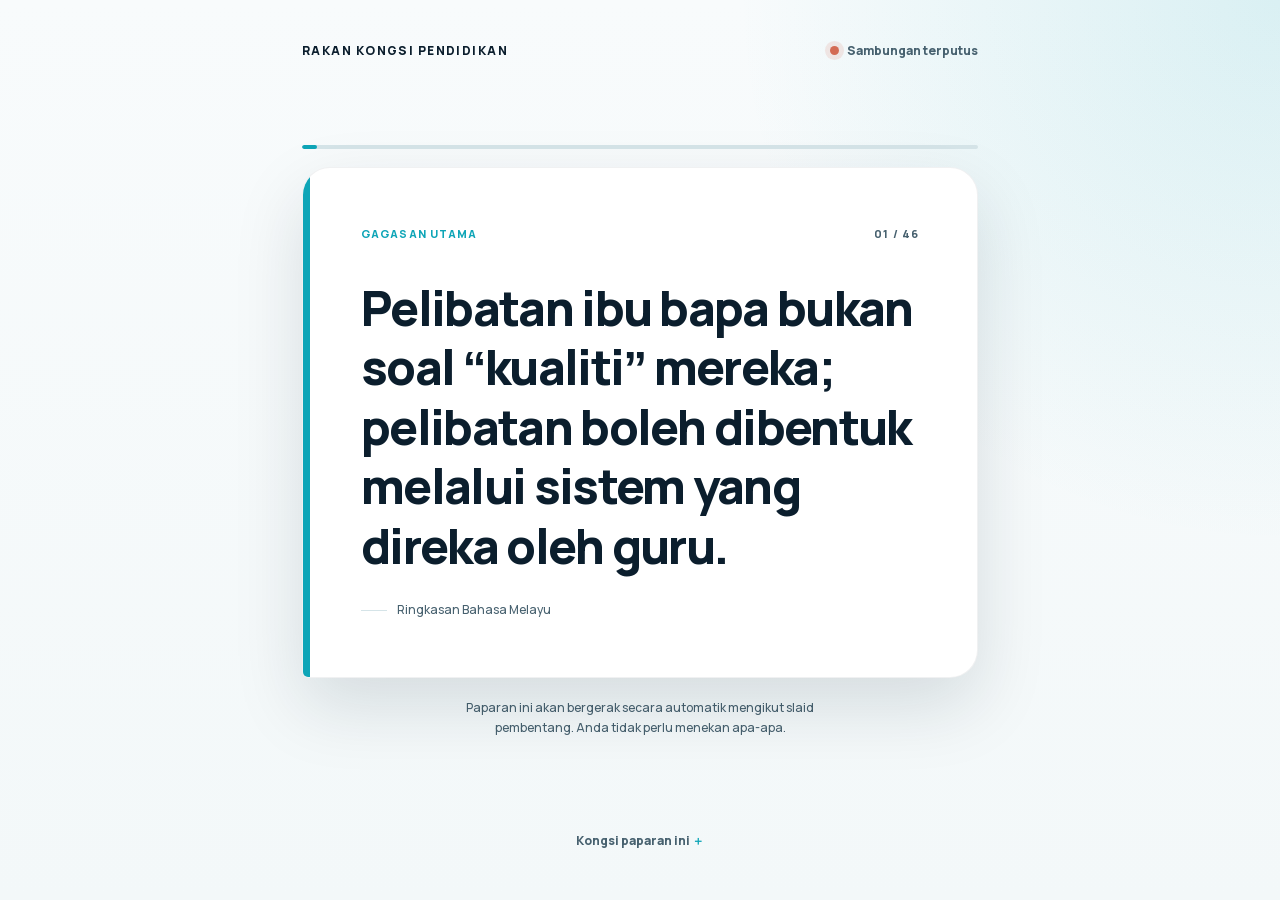
==== my/index.html @ f0aeccda "新增马来文实时跟页与手机端对照" ====
<!doctype html>
<html lang="ms">
<head>
<meta charset="utf-8">
<meta name="viewport" content="width=device-width, initial-scale=1">
<meta name="theme-color" content="#0B1E2D">
<title>Paparan Bahasa Melayu · Rakan Kongsi Pendidikan</title>
<link rel="stylesheet" href="my.css">
</head>
<body>
  <div class="page-shell">
    <header class="live-header">
      <div class="brand">Rakan Kongsi Pendidikan</div>
      <div class="connection" id="connection" data-state="connecting" role="status">
        <span class="connection-dot" aria-hidden="true"></span>
        <span id="connection-label">Menyambung…</span>
      </div>
    </header>

    <main class="live-main">
      <div class="progress-track" aria-hidden="true">
        <span class="progress-bar" id="progress-bar"></span>
      </div>

      <section class="cue-card" id="cue-card" aria-live="polite" aria-atomic="true">
        <div class="cue-meta">
          <span id="slide-label">Gagasan utama</span>
          <span class="slide-number" id="slide-number">01 / 46</span>
        </div>
        <div class="cue-copy">
          <h1 class="cue-text" id="slide-text">Penyertaan bukan soal “kualiti” ibu bapa; penyertaan boleh dibentuk melalui sistem yang direka oleh guru.</h1>
        </div>
        <div class="cue-foot">Ringkasan Bahasa Melayu</div>
      </section>

      <p class="live-note">Paparan ini akan bergerak secara automatik mengikut slaid pembentang. Anda tidak perlu menekan apa-apa.</p>
    </main>

    <details class="share">
      <summary>Kongsi paparan ini</summary>
      <div class="share-panel">
        <div id="my-qr"></div>
        <p>Imbas untuk membuka paparan yang sama.</p>
      </div>
    </details>
  </div>

  <noscript>Aktifkan JavaScript untuk mengikuti paparan langsung.</noscript>
  <script src="../assets/js/supabase-config.js"></script>
  <script src="../assets/js/slide-sync.js"></script>
  <script src="../assets/js/malay-content.js"></script>
  <script src="../assets/js/qrcode.min.js"></script>
  <script>
    (() => {
      const slides = window.MALAY_SLIDES;
      const card = document.getElementById("cue-card");
      const label = document.getElementById("slide-label");
      const text = document.getElementById("slide-text");
      const number = document.getElementById("slide-number");
      const progress = document.getElementById("progress-bar");
      const connection = document.getElementById("connection");
      const connectionLabel = document.getElementById("connection-label");
      let shownIndex = -1;
      let renderTimer = null;
      let pollInFlight = false;

      function setConnection(state, message) {
        connection.dataset.state = state;
        connectionLabel.textContent = message;
      }

      function render(index) {
        const safeIndex = Math.min(Math.max(Number(index) || 0, 0), slides.length - 1);
        if (safeIndex === shownIndex) return;
        shownIndex = safeIndex;
        card.classList.add("is-changing");
        clearTimeout(renderTimer);
        renderTimer = setTimeout(() => {
          const item = slides[safeIndex];
          label.textContent = item.label;
          text.textContent = item.text;
          number.textContent = `${String(safeIndex + 1).padStart(2, "0")} / ${slides.length}`;
          progress.style.width = `${((safeIndex + 1) / slides.length) * 100}%`;
          card.classList.remove("is-changing");
        }, 170);
      }

      async function poll() {
        if (pollInFlight) return;
        pollInFlight = true;
        try {
          const row = await SlideSync.current();
          render(row.slide_index);
          const age = Date.now() - Date.parse(row.updated_at);
          if (Number.isFinite(age) && age > 30000) {
            setConnection("connecting", "Menunggu pembentang");
          } else {
            setConnection("connected", "Disambungkan");
          }
        } catch (error) {
          setConnection("error", "Sambungan terputus");
        } finally {
          pollInFlight = false;
        }
      }

      const preview = new URLSearchParams(location.search).get("preview");
      if (preview) {
        render(parseInt(preview, 10) - 1);
        setConnection("connected", "Mod pratonton");
      } else {
        render(0);
        poll();
        setInterval(poll, 1500);
      }

      const canonicalUrl = location.href.replace(/[?#].*$/, "");
      new QRCode(document.getElementById("my-qr"), {
        text: canonicalUrl,
        width: 132,
        height: 132,
        colorDark: "#0B1E2D",
        colorLight: "#ffffff"
      });
    })();
  </script>
</body>
</html>
---- my/my.css ----
@font-face{
  font-family:"Manrope";
  src:url("../assets/fonts/Manrope-500.subset.woff2") format("woff2");
  font-weight:500;
  font-display:swap;
}
@font-face{
  font-family:"Manrope";
  src:url("../assets/fonts/Manrope-800.subset.woff2") format("woff2");
  font-weight:800;
  font-display:swap;
}

:root{
  --midnight:#0B1E2D;
  --ocean:#0EA5B7;
  --ocean-soft:#DDF5F7;
  --cloud:#F3F8F9;
  --white:#FFFFFF;
  --slate:#47616F;
  --line:#D5E4E8;
  --signal:#F4B942;
  --shadow:0 28px 70px rgba(11,30,45,.13);
}

*{ box-sizing:border-box; }
html{ min-height:100%; background:var(--cloud); }
body{
  min-height:100vh;
  margin:0;
  color:var(--midnight);
  background:
    radial-gradient(circle at 100% 0%, rgba(14,165,183,.13), transparent 34rem),
    linear-gradient(180deg, #F8FBFC 0%, var(--cloud) 100%);
  font-family:"Manrope", "Avenir Next", -apple-system, BlinkMacSystemFont, "Segoe UI", sans-serif;
  -webkit-font-smoothing:antialiased;
}
button,summary{ font:inherit; }

.page-shell{
  width:min(100%, 760px);
  min-height:100vh;
  margin:0 auto;
  padding:clamp(20px, 5vw, 42px);
  display:flex;
  flex-direction:column;
}

.live-header{
  display:flex;
  align-items:center;
  justify-content:space-between;
  gap:18px;
}
.brand{
  font-weight:800;
  font-size:12px;
  letter-spacing:.12em;
  text-transform:uppercase;
}
.connection{
  display:inline-flex;
  align-items:center;
  gap:8px;
  color:var(--slate);
  font-size:12px;
  font-weight:800;
  white-space:nowrap;
}
.connection-dot{
  width:9px;
  height:9px;
  border-radius:50%;
  background:#AABCC2;
  box-shadow:0 0 0 5px rgba(170,188,194,.16);
}
.connection[data-state="connected"] .connection-dot{
  background:var(--ocean);
  box-shadow:0 0 0 5px rgba(14,165,183,.14);
  animation:pulse 2.4s ease-out infinite;
}
.connection[data-state="error"] .connection-dot{
  background:#D36B54;
  box-shadow:0 0 0 5px rgba(211,107,84,.14);
}

.live-main{
  flex:1;
  display:flex;
  flex-direction:column;
  justify-content:center;
  padding:clamp(46px, 9vh, 92px) 0;
}
.progress-track{
  height:4px;
  overflow:hidden;
  border-radius:999px;
  background:var(--line);
}
.progress-bar{
  display:block;
  width:2.17%;
  height:100%;
  border-radius:inherit;
  background:var(--ocean);
  transition:width .55s cubic-bezier(.2,.8,.2,1);
}

.cue-card{
  position:relative;
  margin-top:18px;
  min-height:clamp(340px, 54vh, 520px);
  padding:clamp(28px, 7vw, 58px);
  display:flex;
  flex-direction:column;
  justify-content:space-between;
  overflow:hidden;
  background:var(--white);
  border:1px solid rgba(11,30,45,.06);
  border-radius:28px 28px 28px 6px;
  box-shadow:var(--shadow);
}
.cue-card::before{
  content:"";
  position:absolute;
  top:0;
  bottom:0;
  left:0;
  width:7px;
  background:var(--ocean);
}
.cue-card.is-changing .cue-copy{
  opacity:0;
  transform:translateY(10px);
}
.cue-meta{
  display:flex;
  align-items:flex-start;
  justify-content:space-between;
  gap:20px;
  color:var(--ocean);
  font-size:11px;
  line-height:1.45;
  font-weight:800;
  letter-spacing:.1em;
  text-transform:uppercase;
}
.slide-number{ color:var(--slate); white-space:nowrap; }
.cue-copy{
  margin:auto 0;
  padding:36px 0 26px;
  transition:opacity .2s ease, transform .2s ease;
}
.cue-text{
  max-width:18ch;
  margin:0;
  font-size:clamp(28px, 7.7vw, 48px);
  line-height:1.24;
  letter-spacing:-.035em;
  font-weight:800;
  text-wrap:pretty;
}
.cue-foot{
  display:flex;
  align-items:center;
  gap:10px;
  color:var(--slate);
  font-size:12px;
  line-height:1.5;
}
.cue-foot::before{
  content:"";
  width:26px;
  height:1px;
  background:var(--line);
}

.live-note{
  max-width:48ch;
  margin:20px auto 0;
  color:var(--slate);
  font-size:12px;
  line-height:1.65;
  text-align:center;
}

.share{
  align-self:center;
  color:var(--slate);
  font-size:12px;
}
.share summary{
  width:max-content;
  margin:auto;
  padding:8px 12px;
  cursor:pointer;
  font-weight:800;
  list-style:none;
}
.share summary::-webkit-details-marker{ display:none; }
.share summary::after{ content:" ＋"; color:var(--ocean); }
.share[open] summary::after{ content:" −"; }
.share-panel{
  margin-top:10px;
  padding:18px;
  border:1px solid var(--line);
  border-radius:18px;
  background:var(--white);
  text-align:center;
  box-shadow:0 16px 45px rgba(11,30,45,.09);
}
.share-panel canvas,.share-panel img{
  display:block;
  width:132px;
  height:132px;
  margin:auto;
}
.share-panel p{ margin:10px 0 0; }

.review-shell{
  width:min(100% - 32px, 980px);
  margin:0 auto;
  padding:46px 0 80px;
}
.review-kicker{
  color:var(--ocean);
  font-size:12px;
  font-weight:800;
  letter-spacing:.12em;
  text-transform:uppercase;
}
.review-title{
  max-width:15ch;
  margin:14px 0 12px;
  font-size:clamp(34px, 6vw, 64px);
  line-height:1.05;
  letter-spacing:-.045em;
}
.review-intro{
  max-width:62ch;
  margin:0 0 38px;
  color:var(--slate);
  line-height:1.7;
}
.review-list{
  display:grid;
  grid-template-columns:repeat(2, minmax(0,1fr));
  gap:14px;
}
.review-item{
  padding:24px;
  background:var(--white);
  border:1px solid var(--line);
  border-radius:18px;
}
.review-item header{
  display:flex;
  justify-content:space-between;
  gap:16px;
  margin-bottom:18px;
  color:var(--ocean);
  font-size:11px;
  font-weight:800;
  letter-spacing:.08em;
  text-transform:uppercase;
}
.review-item header span:last-child{ color:var(--slate); }
.review-item p{
  margin:0;
  font-size:18px;
  font-weight:800;
  line-height:1.5;
}

@keyframes pulse{
  0%{ box-shadow:0 0 0 0 rgba(14,165,183,.3); }
  65%,100%{ box-shadow:0 0 0 9px rgba(14,165,183,0); }
}

@media (max-width:640px){
  .page-shell{ padding:20px; }
  .live-main{ padding:42px 0 32px; }
  .cue-card{ min-height:56vh; }
  .review-list{ grid-template-columns:1fr; }
}

@media (prefers-reduced-motion:reduce){
  *,*::before,*::after{
    animation-duration:.001ms !important;
    transition-duration:.001ms !important;
  }
}
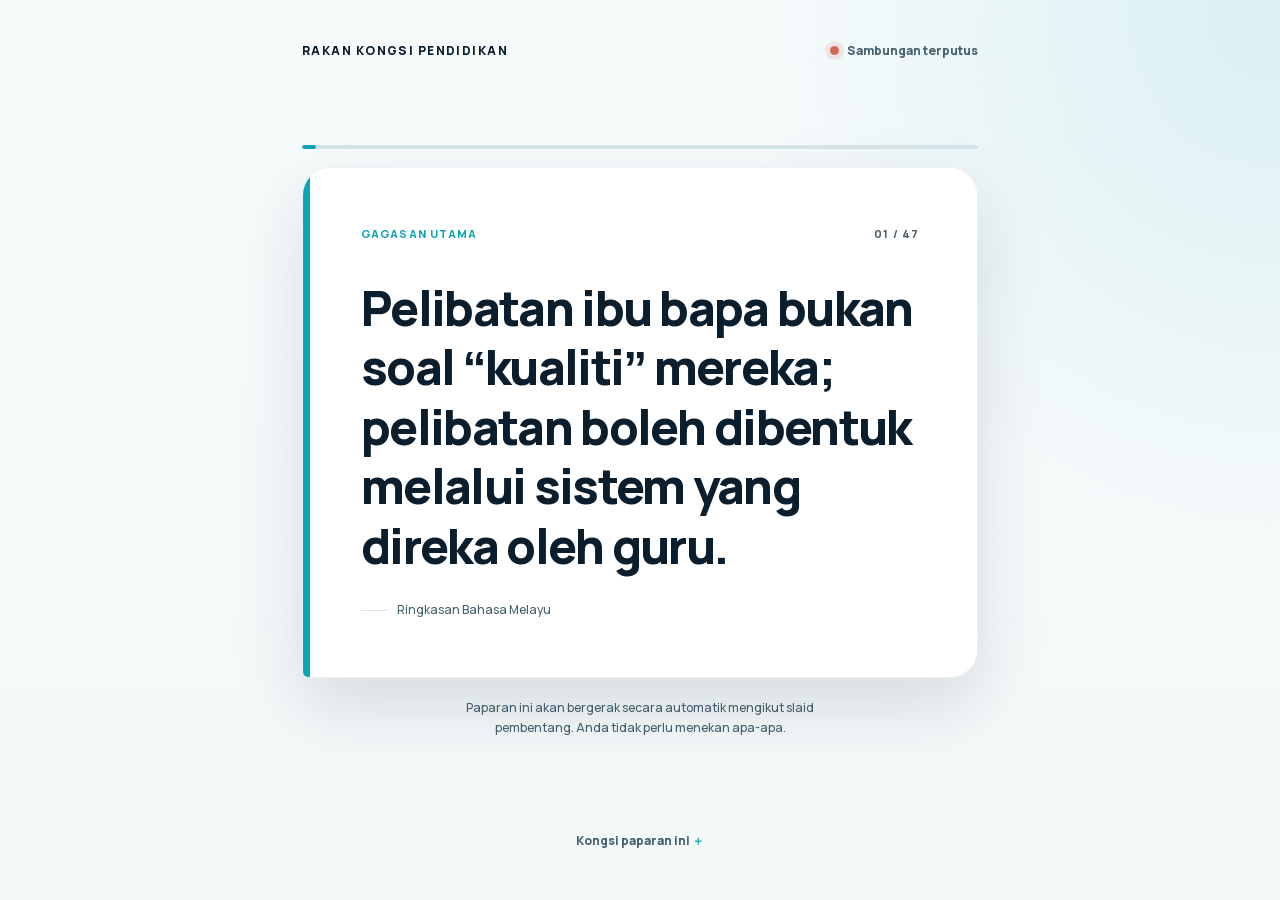
==== commit d36321c2: "refine slide content and citation design" ====
--- a/my/index.html
+++ b/my/index.html
@@ -25,7 +25,7 @@
       <section class="cue-card" id="cue-card" aria-live="polite" aria-atomic="true">
         <div class="cue-meta">
           <span id="slide-label">Gagasan utama</span>
-          <span class="slide-number" id="slide-number">01 / 46</span>
+          <span class="slide-number" id="slide-number">01 / 47</span>
         </div>
         <div class="cue-copy">
           <h1 class="cue-text" id="slide-text">Penyertaan bukan soal “kualiti” ibu bapa; penyertaan boleh dibentuk melalui sistem yang direka oleh guru.</h1>
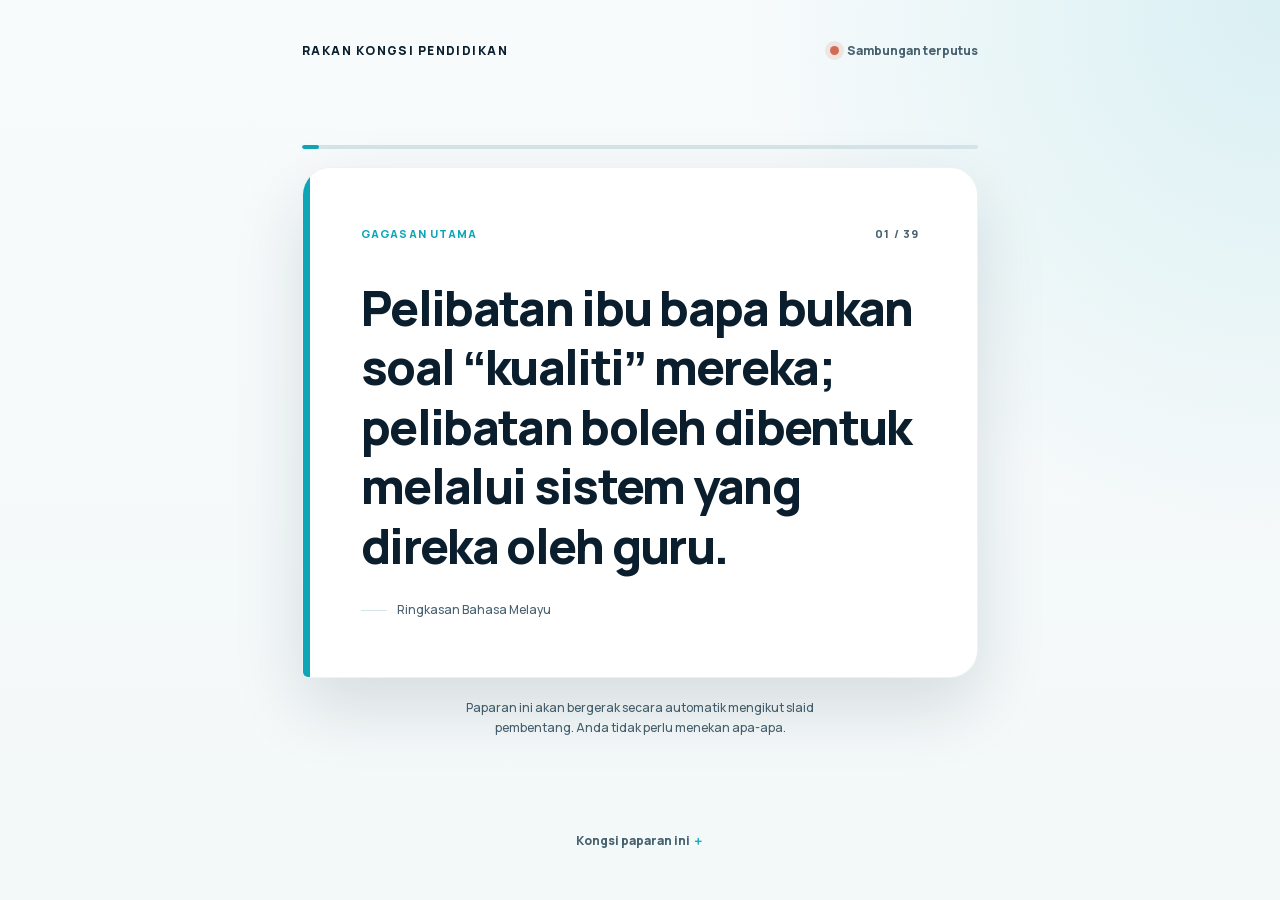
==== commit c4df043e: "v4: 讲稿改写为「邀·讲·融」三招，deck从47页精简到39页 - 拿掉「重新命名教育合伙人」整段与「训练家长/GRR」收束整段（9页） - 「合法性先行」四页压缩为「这是有官方依据的」+ Sar" ====
--- a/my/index.html
+++ b/my/index.html
@@ -25,7 +25,7 @@
       <section class="cue-card" id="cue-card" aria-live="polite" aria-atomic="true">
         <div class="cue-meta">
           <span id="slide-label">Gagasan utama</span>
-          <span class="slide-number" id="slide-number">01 / 47</span>
+          <span class="slide-number" id="slide-number">01 / 39</span>
         </div>
         <div class="cue-copy">
           <h1 class="cue-text" id="slide-text">Penyertaan bukan soal “kualiti” ibu bapa; penyertaan boleh dibentuk melalui sistem yang direka oleh guru.</h1>
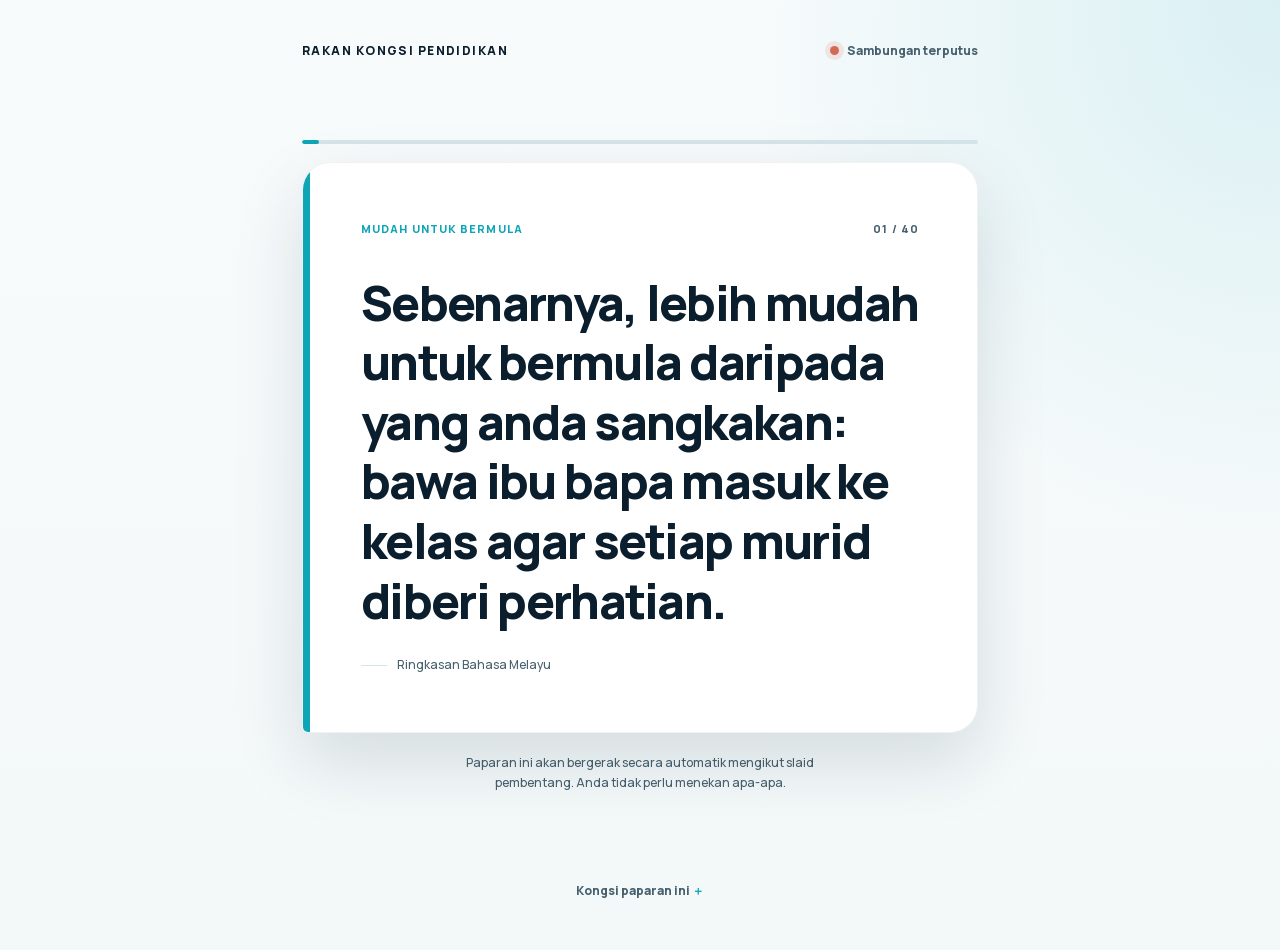
==== commit 6d29ae4b: "新增邀请案例并同步40页国文" ====
--- a/my/index.html
+++ b/my/index.html
@@ -24,11 +24,11 @@
 
       <section class="cue-card" id="cue-card" aria-live="polite" aria-atomic="true">
         <div class="cue-meta">
-          <span id="slide-label">Gagasan utama</span>
-          <span class="slide-number" id="slide-number">01 / 39</span>
+          <span id="slide-label">Mudah untuk bermula</span>
+          <span class="slide-number" id="slide-number">01 / 40</span>
         </div>
         <div class="cue-copy">
-          <h1 class="cue-text" id="slide-text">Penyertaan bukan soal “kualiti” ibu bapa; penyertaan boleh dibentuk melalui sistem yang direka oleh guru.</h1>
+          <h1 class="cue-text" id="slide-text">Sebenarnya, lebih mudah untuk bermula daripada yang anda sangkakan: bawa ibu bapa masuk ke kelas agar setiap murid diberi perhatian.</h1>
         </div>
         <div class="cue-foot">Ringkasan Bahasa Melayu</div>
       </section>
